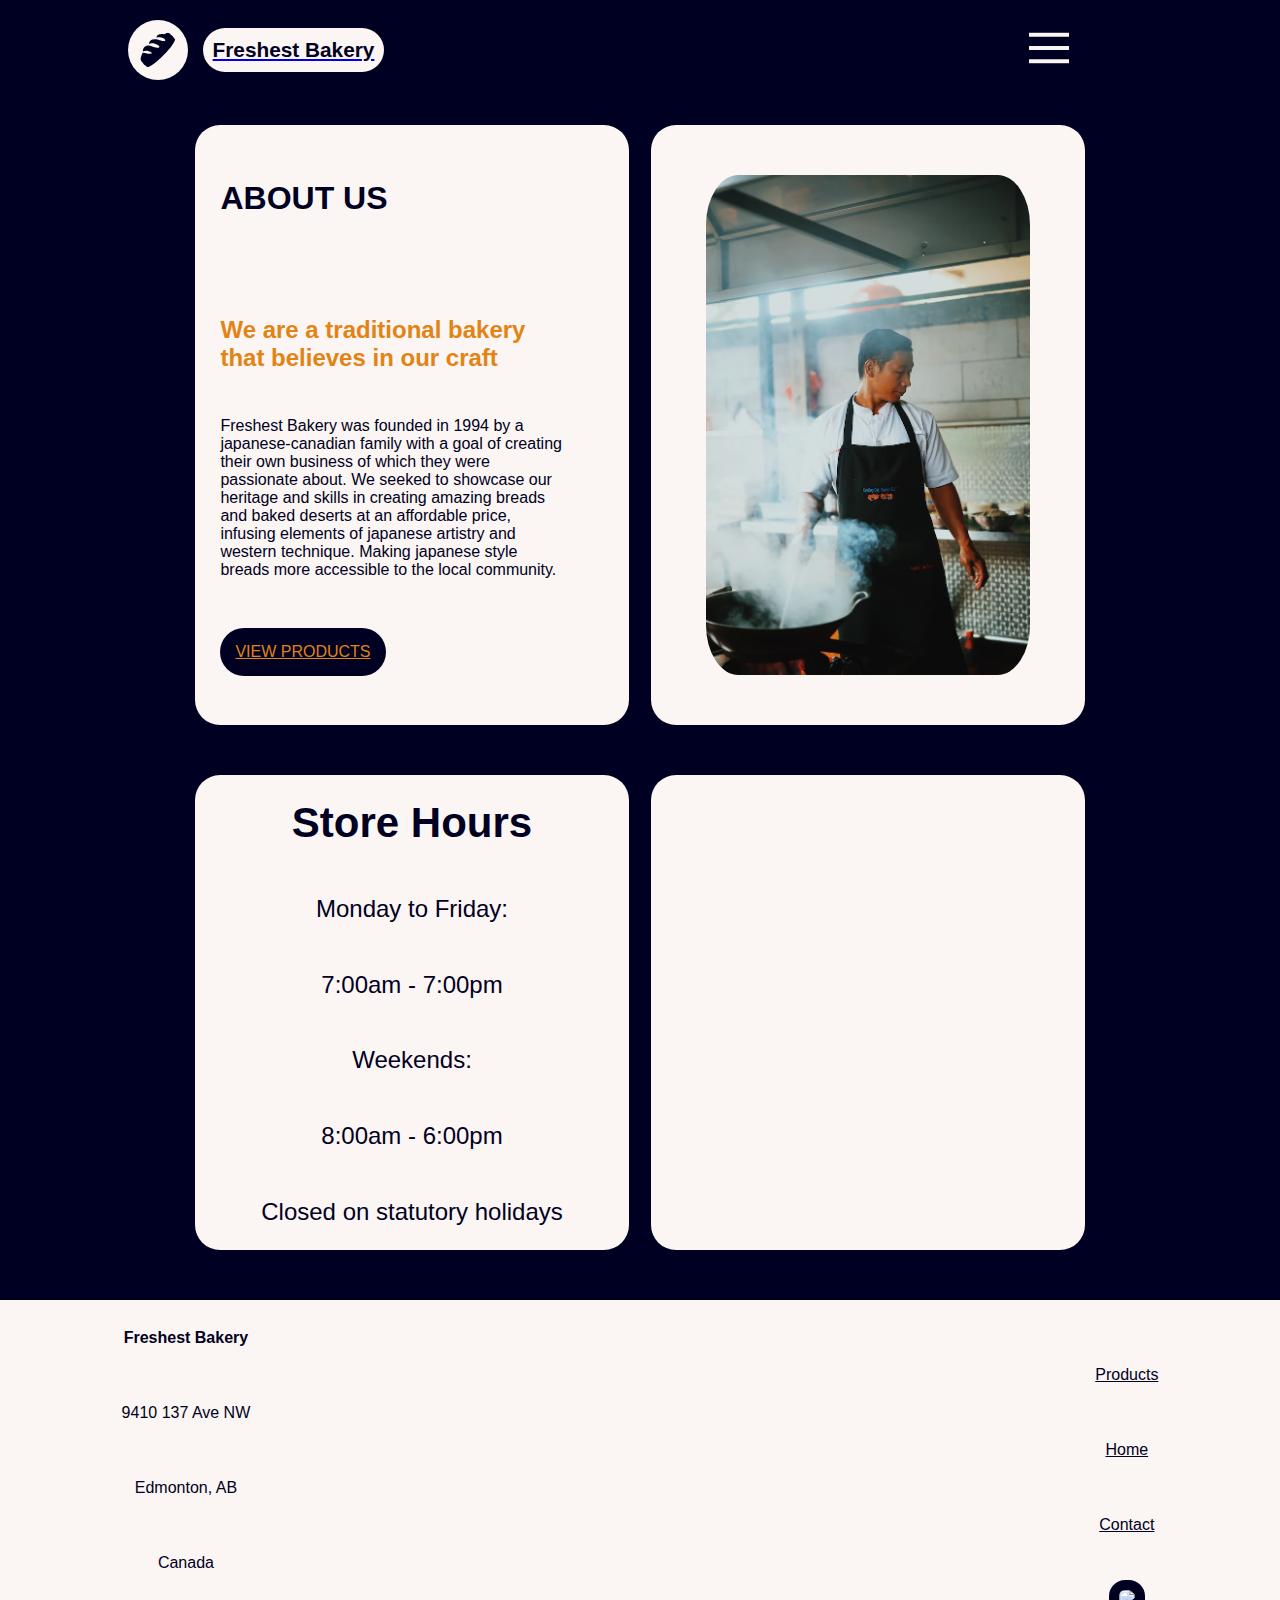
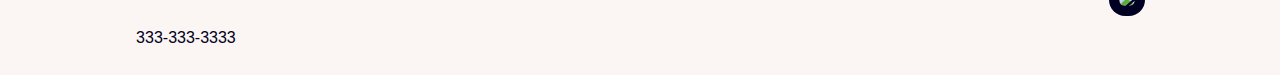
==== pages/about.html @ 5570509c "onto the meta tags" ====
<!DOCTYPE html>
<html lang=en>

<head>
    <meta charset="UTF-8">
    <meta http-equiv="X-UA-Compatible" content="IE=edge">
    <meta name="viewport" content="width=device-width", initial-scale="1.0">
    <title>About Page</title>
    <meta name="description" content="About our bakery">
    <meta name="keywords" content="Bakery, bread">
    <meta name="Author" content="Freshest Bakery">

    <meta name="og:url" content="https://testing.cameron-ord.online/pages/about.html">
    <meta name="og:description" content="The about page of Freshest Bakery's website">
    <meta name="og:title" content="About Us">
    <meta name="og:image:url" content="https://testing.cameron-ord.online/images/man.avif">
    <meta name="og:type" content="Store Page">

    <link rel="stylesheet" href="/css/about.css">
    <html>
</head>

<body>
    <header id="page_header">
        <div>
            <input type="radio" name="menu" id="menu_open" class="menu_radio_button">
            <input type="radio" name="menu" id="menu_close" class="menu_radio_button">
            <a href="/index.html"><svg class="logo" fill="currentcolor" viewBox="0 0 50 50"
                    xmlns="http://www.w3.org/2000/svg" xmlns:xlink="http://www.w3.org/1999/xlink">
                    <path
                        d="M47 8C47 14.800781 41.023438 22.121094 32.039063 31.15625C22.839844 40.402344 15.398438 47 8.707031 47C5.574219 47 3 44.777344 3 39.027344C3 34.574219 4.910156 30.039063 5.886719 28.476563C6.210938 27.960938 15.746094 30.992188 17.335938 29.148438C18.585938 27.699219 9.835938 23.929688 6.117188 26.894531C6.117188 21.519531 9.460938 20.117188 12.042969 19.492188C15.160156 18.730469 24.652344 24.105469 26.597656 21.5625C28.324219 19.304688 17.355469 14.050781 13.734375 17.871094C13.734375 11.914063 18.855469 11.4375 21.789063 11.4375C24.71875 11.4375 34.003906 15.648438 34.003906 13C34.003906 10.027344 26.851563 8.136719 23.246094 9.609375C23.246094 4.5625 30.921875 5.023438 32.351563 5.296875C34.421875 4.191406 37.421875 3 40 3C43.175781 3 47 4.199219 47 8Z" />
                </svg>
                <p id="logotext">Freshest Bakery</p>
            </a>

            <label for="menu_open">
                <svg class="menu" fill="currentcolor" xmlns="http://www.w3.org/2000/svg"
                    xmlns:xlink="http://www.w3.org/1999/xlink" version="1.1" id="svg-a760" x="0px" y="0px"
                    viewBox="0 0 302 302" style="enable-background:new 0 0 302 302;" xml:space="preserve"
                    class="u-svg-content">
                    <g>
                        <rect y="36" width="302" height="30"></rect>
                        <rect y="236" width="302" height="30"></rect>
                        <rect y="136" width="302" height="30"></rect>
                    </g>
                </svg>
            </label>
            <section id="mobile_menu">
                <div id="menu_header">
                    <a href="/index.html"><svg class="logo" fill="currentcolor" viewBox="0 0 50 50"
                            xmlns="http://www.w3.org/2000/svg" xmlns:xlink="http://www.w3.org/1999/xlink">
                            <path
                                d="M47 8C47 14.800781 41.023438 22.121094 32.039063 31.15625C22.839844 40.402344 15.398438 47 8.707031 47C5.574219 47 3 44.777344 3 39.027344C3 34.574219 4.910156 30.039063 5.886719 28.476563C6.210938 27.960938 15.746094 30.992188 17.335938 29.148438C18.585938 27.699219 9.835938 23.929688 6.117188 26.894531C6.117188 21.519531 9.460938 20.117188 12.042969 19.492188C15.160156 18.730469 24.652344 24.105469 26.597656 21.5625C28.324219 19.304688 17.355469 14.050781 13.734375 17.871094C13.734375 11.914063 18.855469 11.4375 21.789063 11.4375C24.71875 11.4375 34.003906 15.648438 34.003906 13C34.003906 10.027344 26.851563 8.136719 23.246094 9.609375C23.246094 4.5625 30.921875 5.023438 32.351563 5.296875C34.421875 4.191406 37.421875 3 40 3C43.175781 3 47 4.199219 47 8Z" />
                        </svg></a>
                    <label for="menu_close">
                        <svg class="hoverable" width="24" height="24" viewBox="0 0 24 24" fill="white"
                            xmlns="http://www.w3.org/2000/svg">
                            <path fill-rule="evenodd" clip-rule="evenodd" d="M16 13H4V11H16V13Z" fill="currentcolor" />
                            <path fill-rule="evenodd" clip-rule="evenodd"
                                d="M11.2929 7.29289C11.6834 6.90237 12.3166 6.90237 12.7071 7.29289L16.7071 11.2929C17.0976 11.6834 17.0976 12.3166 16.7071 12.7071L12.7071 16.7071C12.3166 17.0976 11.6834 17.0976 11.2929 16.7071C10.9024 16.3166 10.9024 15.6834 11.2929 15.2929L14.5858 12L11.2929 8.70711C10.9024 8.31658 10.9024 7.68342 11.2929 7.29289Z"
                                fill="currentcolor" />
                            <path fill-rule="evenodd" clip-rule="evenodd"
                                d="M2 6C2 3.79086 3.79086 2 6 2H18C20.2091 2 22 3.79086 22 6V18C22 20.2091 20.2091 22 18 22H6C3.79086 22 2 20.2091 2 18V15H4V18C4 19.1046 4.89543 20 6 20H18C19.1046 20 20 19.1046 20 18V6C20 4.89543 19.1046 4 18 4H6C4.89543 4 4 4.89543 4 6V9H2V6Z"
                                fill="currentcolor" />
                        </svg>

                    </label>
                </div>

                <a href="/pages/about.html">About</a>
                <a href="/pages/products.html">Products</a>
                <a href="/pages/contact.html">Contact</a>

            </section>
        </div>
    </header>
    <main id="page_main">
        <section id="hero_section">
            <article class="about_article">
                <span>
                    <h3>ABOUT US</h3>
                    <h2>We are a traditional bakery that believes in our craft</h2>
                    <p>Freshest Bakery was founded in 1994 by a japanese-canadian family with a goal of creating their
                        own business of which they were passionate about. We seeked to showcase our heritage and skills
                        in creating amazing breads and baked deserts at an affordable price, infusing elements of
                        japanese artistry and western technique. Making japanese style breads more accessible
                        to the local community.</p>
                    <a href="/pages/products.html">VIEW PRODUCTS</a>
                </span>
                <span id="span_image">
                    <img src="/images/man.avif">
                </span>
            </article>
            <article class="hours_article">
                <span>
                    <h1>Store Hours</h1>
                    <p>Monday to Friday:</p>
                    <p>7:00am - 7:00pm</p>
                    <p>Weekends:</p>
                    <p>8:00am - 6:00pm</p>
                    <p>Closed on statutory holidays</p>
                </span>
                <span id="video">

                    <iframe id="video_width" width="560" height="315" src="https://www.youtube.com/embed/cOK3nS4t7_Y"
                        title="YouTube video player" frameborder="0"
                        allow="accelerometer; autoplay; clipboard-write; encrypted-media; gyroscope; picture-in-picture; web-share"
                        allowfullscreen></iframe>

                </span>
            </article>
        </section>
    </main>
    <footer id="footer">
        <article>
            <span>
                <div>
                    <h4>Freshest Bakery</h4>
                    <p>9410 137 Ave NW</p>
                    <p>Edmonton, AB </p>
                    <p>Canada</p>
                    <p>333-333-3333</p>
                </div>
                <nav>
                    <a class="text" href="/pages/products.html">Products</a>
                    <a class="text" href="/index.html">Home</a>
                    <a class="text" href="/pages/contact.html">Contact</a>
                    <a class="text" href="https://www.instagram.com"><img class="insta"
                            src="/images/instagramSV.svg"></a>
                </nav>
            </span>
        </article>
    </footer>
</body>
---- css/about.css ----
svg {
  color: #000022;
}

body {
  font-family: sans-serif;
  background-color: #000022;
}

* {
  margin: 0;
  padding: 0;
}

#page_header {
  width: 100%;
  place-items: center;
  display: grid;
  grid-template-columns: repeat(auto-fit, minmax(250px, 1fr));
  background-color: #000022;
}
#page_header > div {
  width: 100%;
  display: grid;
  place-items: center;
  align-content: center;
  grid-template-columns: 2fr 1fr;
  height: 100px;
}
#page_header > div > a {
  display: grid;
  grid-template-columns: 75px 1fr;
}
#page_header > div > a:hover > .logo {
  background-color: #E28413;
  color: #FBF5F3;
}
#page_header > div > a:hover > #logotext {
  background-color: #E28413;
  color: #FBF5F3;
}
#page_header > div > a > #logotext {
  font-weight: bold;
  font-family: "Segoe UI", Tahoma, Geneva, Verdana, sans-serif;
  align-self: center;
  justify-self: start;
  background-color: #FBF5F3;
  color: #000022;
  padding: 10px;
  border-radius: 25px;
  font-size: 1em;
}
#page_header > div > a > .logo {
  width: 40px;
  margin-right: 50px;
  align-self: center;
  padding: 10px;
  background-color: #FBF5F3;
  border-radius: 50%;
}
#page_header > div > label:hover > .menu {
  color: #E28413;
}
#page_header > div > label > .menu {
  color: #FBF5F3;
  width: 40px;
  margin-left: 50px;
  align-self: center;
}
#page_header > div > #mobile_menu {
  position: fixed;
  top: 0px;
  left: 0px;
  z-index: -1;
  display: grid;
  place-items: center;
  grid-template-rows: 20vh 20vh 20vh 20vh;
  width: 100%;
  height: 100%;
  background-color: #000022;
  visibility: hidden;
  transition: all ease-in-out 0.33s;
  transform: scale(0);
}
#page_header > div > #mobile_menu > a {
  text-align: center;
  display: grid;
  align-self: center;
  width: 100%;
  background-color: #FBF5F3;
  padding: 25px;
  color: #E28413;
}
#page_header > div > #mobile_menu > #menu_header {
  display: grid;
  place-items: center;
  width: 100%;
  grid-auto-flow: column;
  height: 100%;
}
#page_header > div > #mobile_menu > #menu_header > label:hover > .hoverable {
  color: #E28413;
}
#page_header > div > #mobile_menu > #menu_header > label > .hoverable {
  color: white;
}
#page_header > div > #mobile_menu > #menu_header > a:hover > .logo {
  background-color: #E28413;
  color: #FBF5F3;
}
#page_header > div > #mobile_menu > #menu_header > a > .logo {
  width: 40px;
  margin-right: 50px;
  align-self: center;
  padding: 10px;
  background-color: #FBF5F3;
  border-radius: 50%;
}
#page_header > div > #menu_open:checked ~ #mobile_menu {
  visibility: visible;
  transform: scale(1);
  z-index: 10;
}
#page_header > div .hoverable {
  transition: all 0.3s ease-in-out;
  filter: drop-shadow(0px 0px 0px black);
}
#page_header > div .hoverable:hover {
  cursor: pointer;
  filter: drop-shadow(3px 3px 6px gray);
}

.menu_radio_button {
  display: none;
}

#page_header_bread {
  margin-bottom: 30px;
  place-items: center;
  display: grid;
  grid-template-columns: repeat(auto-fit, minmax(250px, 1fr));
}
#page_header_bread > span {
  width: 100%;
  background-color: #E28413;
  padding-top: 25px;
  padding-bottom: 25px;
}
#page_header_bread > span .container_div {
  width: 100%;
  height: 400px;
  display: grid;
  position: relative;
  background-image: url(/images/1\ \(25\).avif);
  background-position: 50% 50%;
  object-fit: cover;
}
#page_header_bread > span .container_div:hover > .text {
  opacity: 100%;
}
#page_header_bread > span .container_div > .text {
  transition-property: all;
  transition-duration: 1s;
  transition-timing-function: ease-in-out;
  opacity: 0%;
  align-self: center;
  justify-self: center;
  color: #FBF5F3;
  font-size: 2em;
}

@media only screen and (min-width: 800px) {
  #page_header {
    width: 100%;
    place-items: center;
    display: grid;
    grid-template-columns: repeat(auto-fit, minmax(520px, 1fr));
    background-color: #000022;
  }
  #page_header > div {
    width: 100%;
    display: grid;
    place-items: center;
    align-content: center;
    grid-template-columns: 40vw 80vw;
    min-height: 100px;
  }
  #page_header > div > a > #logotext {
    font-size: 1.2em;
  }
  #page_header > div > a > .logo {
    width: 40px;
    margin-right: 50px;
    align-self: center;
    padding: 10px;
    background-color: #FBF5F3;
    border-radius: 50%;
  }
  #page_header > div > label > .menu {
    width: 40px;
    margin-left: 50px;
    align-self: center;
  }
  #page_header > div > #mobile_menu {
    position: fixed;
    top: 0px;
    left: 0px;
    z-index: -1;
    display: grid;
    place-items: center;
    grid-template-rows: 20vh 20vh 20vh 20vh;
    width: 100%;
    height: 100%;
    background-color: #000022;
    visibility: hidden;
    transition: all ease-in-out 0.33s;
    transform: scale(0);
  }
  #page_header > div > #mobile_menu > a {
    text-align: center;
    display: grid;
    align-self: center;
    background-color: #FBF5F3;
    padding: 25px;
    color: #E28413;
  }
  #page_header > div > #mobile_menu > #menu_header {
    display: grid;
    place-items: center;
    width: 100%;
    grid-auto-flow: column;
    height: 100%;
  }
  #page_header > div > #mobile_menu > #menu_header > a > .logo {
    width: 40px;
    margin-right: 50px;
    align-self: center;
    padding: 10px;
    background-color: #FBF5F3;
    border-radius: 50%;
  }
  #page_header > div > #menu_open:checked ~ #mobile_menu {
    visibility: visible;
    transform: scale(1);
    z-index: 10;
  }
  #page_header > div .hoverable {
    transition: all 0.3s ease-in-out;
    filter: drop-shadow(0px 0px 0px black);
  }
  #page_header > div .hoverable:hover {
    cursor: pointer;
    filter: drop-shadow(3px 3px 6px gray);
  }
  .menu_radio_button {
    display: none;
  }
  #page_header_bread {
    grid-template-columns: repeat(auto-fit, minmax(520px, 1fr));
  }
  #page_header_bread > span .container_div {
    width: 100%;
    height: 500px;
    font-size: 2.5em;
  }
}
@media only screen and (min-width: 1200px) {
  #page_header {
    width: 100%;
    place-items: center;
    display: grid;
    grid-template-columns: repeat(auto-fit, minmax(1150px, 1fr));
    background-color: #000022;
  }
  #page_header > div {
    width: 100%;
    display: grid;
    place-items: center;
    align-content: center;
    grid-template-columns: 40vw 80vw;
    min-height: 100px;
  }
  #page_header > div > a > #logotext {
    font-size: 1.3em;
  }
  #page_header > div > a > .logo {
    width: 40px;
    margin-right: 50px;
    align-self: center;
    padding: 10px;
    background-color: #FBF5F3;
    border-radius: 50%;
  }
  #page_header > div > label > .menu {
    width: 40px;
    margin-left: 50px;
    align-self: center;
  }
  #page_header > div > #mobile_menu {
    position: fixed;
    top: 0px;
    left: 0px;
    z-index: -1;
    display: grid;
    place-items: center;
    grid-template-rows: 20vh;
    width: 100%;
    height: 100%;
    background-color: #000022;
    visibility: hidden;
    transition: all ease-in-out 0.33s;
    transform: scale(0);
  }
  #page_header > div > #mobile_menu > a {
    text-align: center;
    display: grid;
    align-self: center;
    border-radius: 50px;
    background-color: #FBF5F3;
    padding: 25px;
    color: #E28413;
  }
  #page_header > div > #mobile_menu > #menu_header {
    display: grid;
    place-items: center;
    width: 100%;
    grid-auto-flow: column;
    height: 100%;
  }
  #page_header > div > #mobile_menu > #menu_header > a > .logo {
    width: 40px;
    margin-right: 50px;
    align-self: center;
    padding: 10px;
    background-color: #FBF5F3;
    border-radius: 50%;
  }
  #page_header > div > #menu_open:checked ~ #mobile_menu {
    visibility: visible;
    transform: scale(1);
    z-index: 10;
  }
  #page_header > div .hoverable {
    transition: all 0.3s ease-in-out;
    filter: drop-shadow(0px 0px 0px black);
  }
  #page_header > div .hoverable:hover {
    cursor: pointer;
    filter: drop-shadow(3px 3px 6px gray);
  }
  .menu_radio_button {
    display: none;
  }
  #page_header_bread {
    margin-bottom: 30px;
    width: 100%;
    place-items: center;
    display: grid;
    grid-template-columns: repeat(auto-fit, minmax(1150px, 1fr));
  }
  #page_header_bread > span .container_div {
    background-size: cover;
    width: 100%;
    height: 600px;
  }
  #page_header_bread > span .container_div > .text {
    font-size: 3em;
  }
}
#footer {
  margin-top: 25px;
  margin-bottom: 25px;
  display: grid;
  grid-template-columns: repeat(auto-fit, minmax(250px, 1fr));
  place-items: center;
}
#footer > article {
  place-items: center;
  width: 100%;
  display: grid;
}
#footer > article > span {
  min-height: 40vh;
  width: 80%;
  grid-template-columns: 2fr 1fr;
  display: grid;
}
#footer > article > span > div {
  border-radius: 25px;
  width: 90%;
  background-color: #FBF5F3;
  display: grid;
}
#footer > article > span > div > p,
#footer > article > span > div h4,
#footer > article > span > div a {
  color: #000022;
  justify-self: center;
  align-self: center;
  text-align: center;
}
#footer > article > span > nav {
  width: 100%;
  background-color: #FBF5F3;
  border-radius: 25px;
  display: grid;
}
#footer > article > span > nav > p,
#footer > article > span > nav h4,
#footer > article > span > nav a {
  color: #000022;
  justify-self: center;
  align-self: center;
  text-align: center;
}
#footer > article > span > nav .text {
  color: #000022;
}
#footer > article > span > nav .insta {
  padding: 10px;
  background-color: #000022;
  border-radius: 45%;
  width: 20px;
}

@media only screen and (min-width: 700px) {
  #footer > article {
    width: 90%;
  }
  #footer > article > span {
    grid-template-columns: 1fr 1fr;
    width: 90%;
  }
  #footer > article > span > div {
    width: 90%;
  }
  #footer > article > span > div > p,
  #footer > article > span > div h4,
  #footer > article > span > div a {
    justify-self: center;
    align-self: center;
  }
  #footer > article > span > nav > p,
  #footer > article > span > nav h4,
  #footer > article > span > nav a {
    justify-self: center;
    align-self: center;
  }
}
@media only screen and (min-width: 1080px) {
  #footer {
    background-color: #FBF5F3;
    margin: 0;
  }
  #footer > article > span > div {
    align-content: center;
    justify-content: start;
    grid-template-rows: 75px 75px 75px 75px 75px;
  }
  #footer > article > span > nav {
    align-content: center;
    justify-content: end;
    grid-template-rows: 75px 75px 75px 75px;
  }
}
* {
  margin: 0;
  padding: 0;
}

body {
  font-family: sans-serif;
  background-color: #000022;
}

#page_main {
  display: grid;
  grid-template-columns: repeat(auto-fit, minmax(250px, 1fr));
  width: 100%;
}
#page_main > #hero_section {
  width: 100%;
  display: grid;
}
#page_main > #hero_section > .about_article {
  place-items: center;
  display: grid;
  align-items: center;
  width: 100%;
}
#page_main > #hero_section > .about_article > #span_image {
  grid-template-rows: 1fr;
  border-radius: 25px;
  height: 400px;
  margin-bottom: 25px;
  margin-top: 25px;
  display: grid;
  background-color: #FBF5F3;
  width: 80%;
  place-items: center;
  align-items: center;
}
#page_main > #hero_section > .about_article > #span_image > img {
  border-radius: 10%;
  width: 75%;
  height: 80%;
  object-fit: cover;
}
#page_main > #hero_section > .about_article > span {
  place-items: center;
  border-radius: 25px;
  height: 650px;
  grid-template-rows: 1fr 1fr 1fr 1fr;
  width: 80%;
  background-color: #FBF5F3;
  display: grid;
  justify-items: start;
  align-content: center;
  text-align: start;
}
#page_main > #hero_section > .about_article > span > h3 {
  font-size: 2em;
  color: #000022;
  margin-left: 25px;
}
#page_main > #hero_section > .about_article > span > p {
  width: 80%;
  color: #000022;
  margin-left: 25px;
}
#page_main > #hero_section > .about_article > span > h2 {
  width: 80%;
  color: #E28413;
  margin-left: 25px;
}
#page_main > #hero_section > .about_article > span:hover > a {
  background-color: #E28413;
  color: #000022;
}
#page_main > #hero_section > .about_article > span > a {
  align-self: center;
  border-radius: 25px;
  background-color: #000022;
  padding: 15px;
  margin-left: 25px;
  color: #E28413;
}
#page_main > #hero_section > .hours_article {
  display: grid;
  place-items: center;
  width: 100%;
}
#page_main > #hero_section > .hours_article > span {
  margin: 25px;
  width: 80%;
  display: grid;
  place-items: center;
  text-align: center;
  background-color: #FBF5F3;
  border-radius: 25px;
  height: 275px;
  color: #000022;
}
#page_main > #hero_section > .hours_article > #video {
  margin-bottom: 50px;
  width: 80%;
}
#page_main > #hero_section > .hours_article > #video > #video_width {
  width: 80%;
  height: 80%;
}

@media only screen and (min-width: 800px) {
  #page_main {
    display: grid;
    grid-template-columns: repeat(auto-fit, minmax(520px, 1fr));
    width: 100%;
    place-items: center;
  }
  #page_main > #hero_section {
    width: 90%;
    place-items: center;
  }
  #page_main > #hero_section > .about_article {
    grid-template-columns: 1fr 1fr;
    width: 95%;
  }
  #page_main > #hero_section > .about_article > #span_image {
    grid-template-rows: 1fr;
    border-radius: 25px;
    height: 600px;
    margin-bottom: 25px;
    margin-top: 25px;
    display: grid;
    width: 90%;
    place-items: center;
    align-items: center;
  }
  #page_main > #hero_section > .about_article > #span_image > img {
    border-radius: 10%;
    height: 500px;
    object-fit: cover;
  }
  #page_main > #hero_section > .about_article > span {
    width: 90%;
    height: 600px;
  }
  #page_main > #hero_section > .hours_article {
    width: 95%;
  }
  #page_main > #hero_section > .hours_article > span {
    width: 95%;
    height: 475px;
    font-size: 1.5em;
  }
  #page_main > #hero_section > .hours_article > span > h1 {
    font-size: 1.75em;
  }
  #page_main > #hero_section > .hours_article > span > #video {
    margin-bottom: 50px;
    width: 95%;
  }
}
@media only screen and (min-width: 1200px) {
  #page_main {
    display: grid;
    grid-template-columns: repeat(auto-fit, minmax(1150px, 1fr));
    place-items: center;
  }
  #page_main > #hero_section {
    place-items: center;
    width: 75%;
  }
  #page_main > #hero_section > .about_article {
    grid-template-columns: 1fr 1fr;
  }
  #page_main > #hero_section > .about_article > #span_image {
    width: 95%;
  }
  #page_main > #hero_section > .about_article > span {
    width: 95%;
  }
  #page_main > #hero_section > .hours_article {
    grid-template-columns: 1fr 1fr;
    place-items: center;
  }
  #page_main > #hero_section > .hours_article > span {
    margin-bottom: 50px;
    width: 95%;
  }
  #page_main > #hero_section > .hours_article > #video {
    margin-bottom: 50px;
    width: 95%;
  }
}

/*# sourceMappingURL=about.css.map */
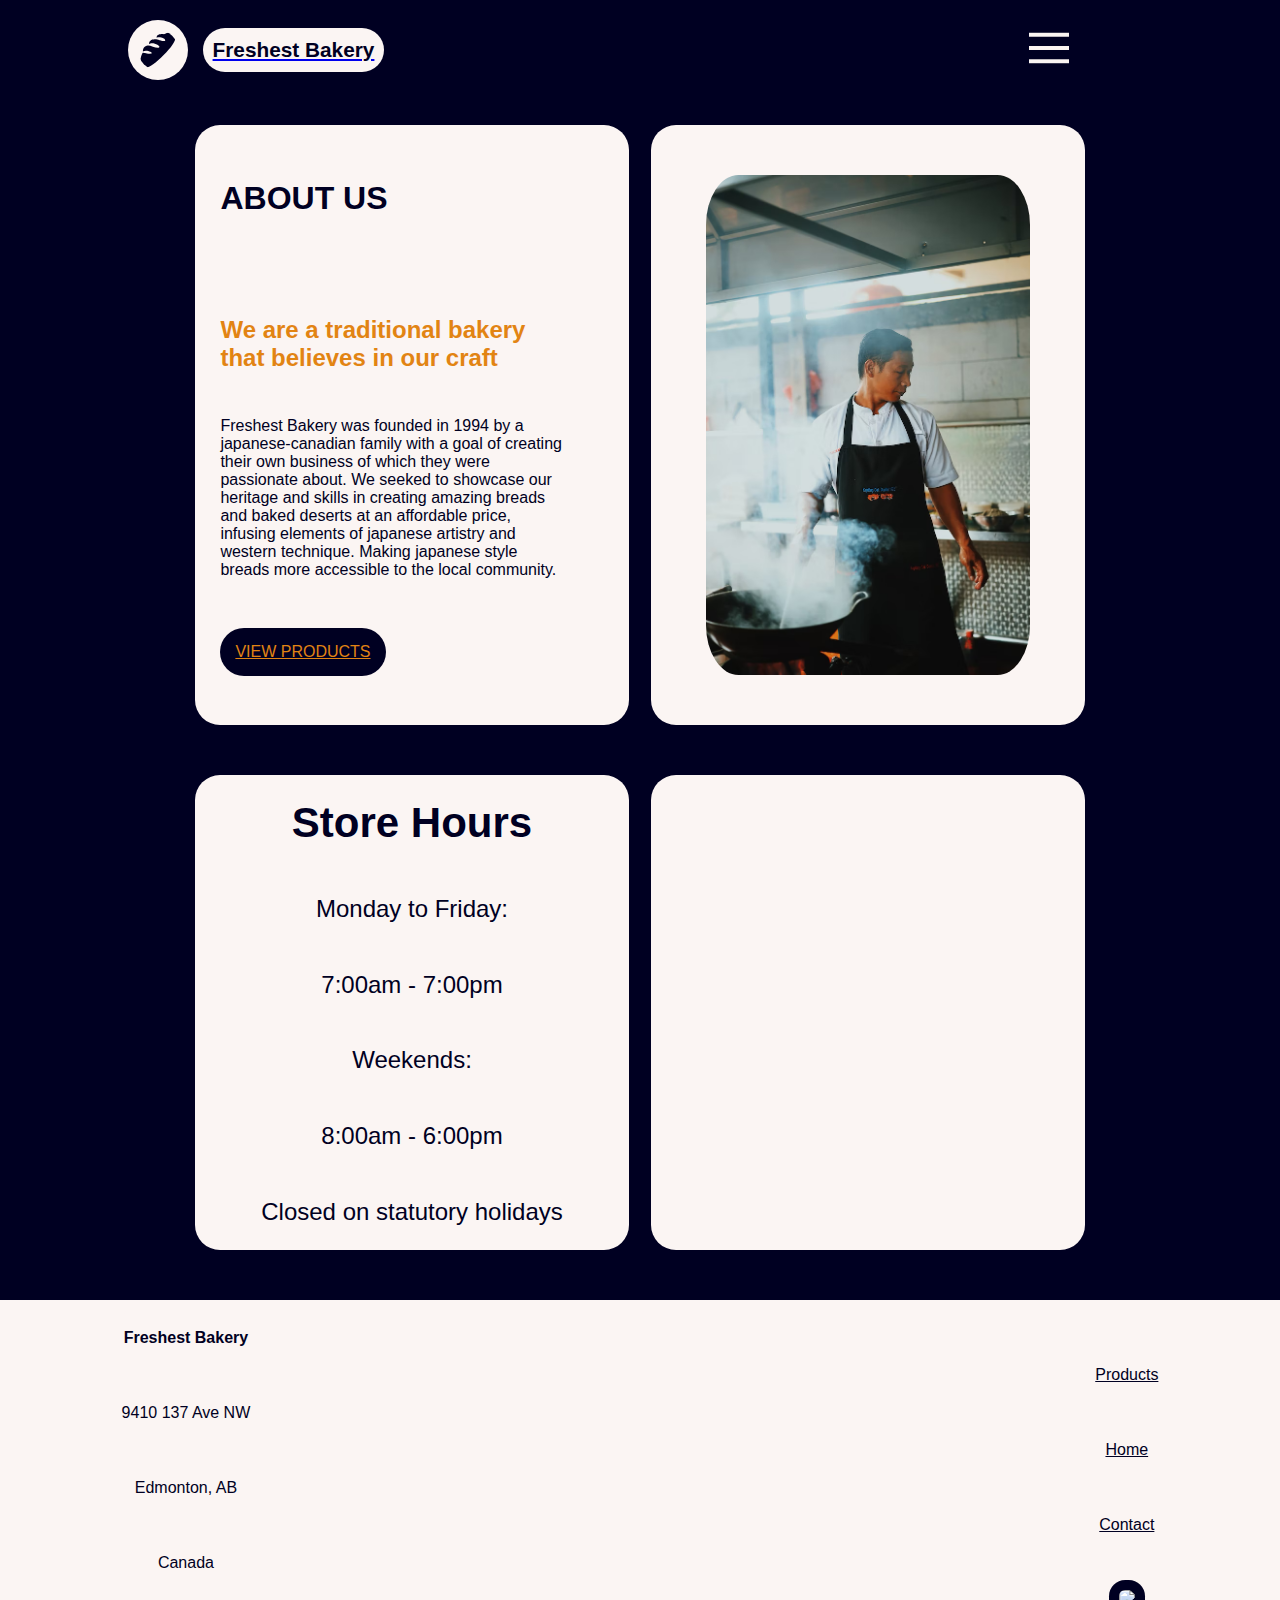
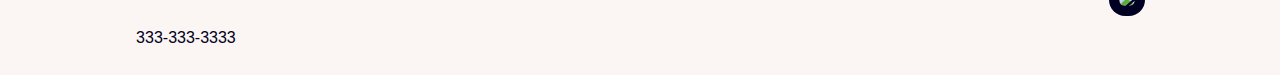
==== commit 4c96cc83: "image replacement" ====
--- a/pages/about.html
+++ b/pages/about.html
@@ -9,74 +9,76 @@
     <meta name="description" content="About our bakery">
     <meta name="keywords" content="Bakery, bread">
     <meta name="Author" content="Freshest Bakery">
-
+    
     <meta name="og:url" content="https://testing.cameron-ord.online/pages/about.html">
     <meta name="og:description" content="The about page of Freshest Bakery's website">
     <meta name="og:title" content="About Us">
-    <meta name="og:image:url" content="https://testing.cameron-ord.online/images/man.avif">
+    <meta name="og:image" content="https://bellyfull.net/wp-content/uploads/2021/11/Challah-bread-blog-500x375.jpg">
+    <meta name="og:image:width" content="1200">
+    <meta name="og:image:height" content="627">
     <meta name="og:type" content="Store Page">
-
+    
     <link rel="stylesheet" href="/css/about.css">
     <html>
-</head>
-
-<body>
-    <header id="page_header">
-        <div>
-            <input type="radio" name="menu" id="menu_open" class="menu_radio_button">
-            <input type="radio" name="menu" id="menu_close" class="menu_radio_button">
-            <a href="/index.html"><svg class="logo" fill="currentcolor" viewBox="0 0 50 50"
-                    xmlns="http://www.w3.org/2000/svg" xmlns:xlink="http://www.w3.org/1999/xlink">
-                    <path
-                        d="M47 8C47 14.800781 41.023438 22.121094 32.039063 31.15625C22.839844 40.402344 15.398438 47 8.707031 47C5.574219 47 3 44.777344 3 39.027344C3 34.574219 4.910156 30.039063 5.886719 28.476563C6.210938 27.960938 15.746094 30.992188 17.335938 29.148438C18.585938 27.699219 9.835938 23.929688 6.117188 26.894531C6.117188 21.519531 9.460938 20.117188 12.042969 19.492188C15.160156 18.730469 24.652344 24.105469 26.597656 21.5625C28.324219 19.304688 17.355469 14.050781 13.734375 17.871094C13.734375 11.914063 18.855469 11.4375 21.789063 11.4375C24.71875 11.4375 34.003906 15.648438 34.003906 13C34.003906 10.027344 26.851563 8.136719 23.246094 9.609375C23.246094 4.5625 30.921875 5.023438 32.351563 5.296875C34.421875 4.191406 37.421875 3 40 3C43.175781 3 47 4.199219 47 8Z" />
-                </svg>
-                <p id="logotext">Freshest Bakery</p>
-            </a>
-
-            <label for="menu_open">
-                <svg class="menu" fill="currentcolor" xmlns="http://www.w3.org/2000/svg"
-                    xmlns:xlink="http://www.w3.org/1999/xlink" version="1.1" id="svg-a760" x="0px" y="0px"
-                    viewBox="0 0 302 302" style="enable-background:new 0 0 302 302;" xml:space="preserve"
-                    class="u-svg-content">
-                    <g>
-                        <rect y="36" width="302" height="30"></rect>
-                        <rect y="236" width="302" height="30"></rect>
-                        <rect y="136" width="302" height="30"></rect>
-                    </g>
-                </svg>
-            </label>
-            <section id="mobile_menu">
-                <div id="menu_header">
-                    <a href="/index.html"><svg class="logo" fill="currentcolor" viewBox="0 0 50 50"
-                            xmlns="http://www.w3.org/2000/svg" xmlns:xlink="http://www.w3.org/1999/xlink">
-                            <path
-                                d="M47 8C47 14.800781 41.023438 22.121094 32.039063 31.15625C22.839844 40.402344 15.398438 47 8.707031 47C5.574219 47 3 44.777344 3 39.027344C3 34.574219 4.910156 30.039063 5.886719 28.476563C6.210938 27.960938 15.746094 30.992188 17.335938 29.148438C18.585938 27.699219 9.835938 23.929688 6.117188 26.894531C6.117188 21.519531 9.460938 20.117188 12.042969 19.492188C15.160156 18.730469 24.652344 24.105469 26.597656 21.5625C28.324219 19.304688 17.355469 14.050781 13.734375 17.871094C13.734375 11.914063 18.855469 11.4375 21.789063 11.4375C24.71875 11.4375 34.003906 15.648438 34.003906 13C34.003906 10.027344 26.851563 8.136719 23.246094 9.609375C23.246094 4.5625 30.921875 5.023438 32.351563 5.296875C34.421875 4.191406 37.421875 3 40 3C43.175781 3 47 4.199219 47 8Z" />
-                        </svg></a>
-                    <label for="menu_close">
-                        <svg class="hoverable" width="24" height="24" viewBox="0 0 24 24" fill="white"
-                            xmlns="http://www.w3.org/2000/svg">
-                            <path fill-rule="evenodd" clip-rule="evenodd" d="M16 13H4V11H16V13Z" fill="currentcolor" />
-                            <path fill-rule="evenodd" clip-rule="evenodd"
-                                d="M11.2929 7.29289C11.6834 6.90237 12.3166 6.90237 12.7071 7.29289L16.7071 11.2929C17.0976 11.6834 17.0976 12.3166 16.7071 12.7071L12.7071 16.7071C12.3166 17.0976 11.6834 17.0976 11.2929 16.7071C10.9024 16.3166 10.9024 15.6834 11.2929 15.2929L14.5858 12L11.2929 8.70711C10.9024 8.31658 10.9024 7.68342 11.2929 7.29289Z"
-                                fill="currentcolor" />
-                            <path fill-rule="evenodd" clip-rule="evenodd"
-                                d="M2 6C2 3.79086 3.79086 2 6 2H18C20.2091 2 22 3.79086 22 6V18C22 20.2091 20.2091 22 18 22H6C3.79086 22 2 20.2091 2 18V15H4V18C4 19.1046 4.89543 20 6 20H18C19.1046 20 20 19.1046 20 18V6C20 4.89543 19.1046 4 18 4H6C4.89543 4 4 4.89543 4 6V9H2V6Z"
-                                fill="currentcolor" />
-                        </svg>
-
-                    </label>
-                </div>
-
-                <a href="/pages/about.html">About</a>
-                <a href="/pages/products.html">Products</a>
-                <a href="/pages/contact.html">Contact</a>
-
-            </section>
-        </div>
-    </header>
-    <main id="page_main">
-        <section id="hero_section">
-            <article class="about_article">
+    </head>
+    
+    <body>
+        <header id="page_header">
+            <div>
+                <input type="radio" name="menu" id="menu_open" class="menu_radio_button">
+                <input type="radio" name="menu" id="menu_close" class="menu_radio_button">
+                <a href="/index.html"><svg class="logo" fill="currentcolor" viewBox="0 0 50 50"
+                        xmlns="http://www.w3.org/2000/svg" xmlns:xlink="http://www.w3.org/1999/xlink">
+                        <path
+                            d="M47 8C47 14.800781 41.023438 22.121094 32.039063 31.15625C22.839844 40.402344 15.398438 47 8.707031 47C5.574219 47 3 44.777344 3 39.027344C3 34.574219 4.910156 30.039063 5.886719 28.476563C6.210938 27.960938 15.746094 30.992188 17.335938 29.148438C18.585938 27.699219 9.835938 23.929688 6.117188 26.894531C6.117188 21.519531 9.460938 20.117188 12.042969 19.492188C15.160156 18.730469 24.652344 24.105469 26.597656 21.5625C28.324219 19.304688 17.355469 14.050781 13.734375 17.871094C13.734375 11.914063 18.855469 11.4375 21.789063 11.4375C24.71875 11.4375 34.003906 15.648438 34.003906 13C34.003906 10.027344 26.851563 8.136719 23.246094 9.609375C23.246094 4.5625 30.921875 5.023438 32.351563 5.296875C34.421875 4.191406 37.421875 3 40 3C43.175781 3 47 4.199219 47 8Z" />
+                    </svg>
+                    <p id="logotext">Freshest Bakery</p>
+                </a>
+    
+                <label for="menu_open">
+                    <svg class="menu" fill="currentcolor" xmlns="http://www.w3.org/2000/svg"
+                        xmlns:xlink="http://www.w3.org/1999/xlink" version="1.1" id="svg-a760" x="0px" y="0px"
+                        viewBox="0 0 302 302" style="enable-background:new 0 0 302 302;" xml:space="preserve"
+                        class="u-svg-content">
+                        <g>
+                            <rect y="36" width="302" height="30"></rect>
+                            <rect y="236" width="302" height="30"></rect>
+                            <rect y="136" width="302" height="30"></rect>
+                        </g>
+                    </svg>
+                </label>
+                <section id="mobile_menu">
+                    <div id="menu_header">
+                        <a href="/index.html"><svg class="logo" fill="currentcolor" viewBox="0 0 50 50"
+                                xmlns="http://www.w3.org/2000/svg" xmlns:xlink="http://www.w3.org/1999/xlink">
+                                <path
+                                    d="M47 8C47 14.800781 41.023438 22.121094 32.039063 31.15625C22.839844 40.402344 15.398438 47 8.707031 47C5.574219 47 3 44.777344 3 39.027344C3 34.574219 4.910156 30.039063 5.886719 28.476563C6.210938 27.960938 15.746094 30.992188 17.335938 29.148438C18.585938 27.699219 9.835938 23.929688 6.117188 26.894531C6.117188 21.519531 9.460938 20.117188 12.042969 19.492188C15.160156 18.730469 24.652344 24.105469 26.597656 21.5625C28.324219 19.304688 17.355469 14.050781 13.734375 17.871094C13.734375 11.914063 18.855469 11.4375 21.789063 11.4375C24.71875 11.4375 34.003906 15.648438 34.003906 13C34.003906 10.027344 26.851563 8.136719 23.246094 9.609375C23.246094 4.5625 30.921875 5.023438 32.351563 5.296875C34.421875 4.191406 37.421875 3 40 3C43.175781 3 47 4.199219 47 8Z" />
+                            </svg></a>
+                        <label for="menu_close">
+                            <svg class="hoverable" width="24" height="24" viewBox="0 0 24 24" fill="white"
+                                xmlns="http://www.w3.org/2000/svg">
+                                <path fill-rule="evenodd" clip-rule="evenodd" d="M16 13H4V11H16V13Z" fill="currentcolor" />
+                                <path fill-rule="evenodd" clip-rule="evenodd"
+                                    d="M11.2929 7.29289C11.6834 6.90237 12.3166 6.90237 12.7071 7.29289L16.7071 11.2929C17.0976 11.6834 17.0976 12.3166 16.7071 12.7071L12.7071 16.7071C12.3166 17.0976 11.6834 17.0976 11.2929 16.7071C10.9024 16.3166 10.9024 15.6834 11.2929 15.2929L14.5858 12L11.2929 8.70711C10.9024 8.31658 10.9024 7.68342 11.2929 7.29289Z"
+                                    fill="currentcolor" />
+                                <path fill-rule="evenodd" clip-rule="evenodd"
+                                    d="M2 6C2 3.79086 3.79086 2 6 2H18C20.2091 2 22 3.79086 22 6V18C22 20.2091 20.2091 22 18 22H6C3.79086 22 2 20.2091 2 18V15H4V18C4 19.1046 4.89543 20 6 20H18C19.1046 20 20 19.1046 20 18V6C20 4.89543 19.1046 4 18 4H6C4.89543 4 4 4.89543 4 6V9H2V6Z"
+                                    fill="currentcolor" />
+                            </svg>
+    
+                        </label>
+                    </div>
+    
+                    <a href="/pages/about.html">About</a>
+                    <a href="/pages/products.html">Products</a>
+                    <a href="/pages/contact.html">Contact</a>
+    
+                </section>
+            </div>
+        </header>
+        <main id="page_main">
+            <section id="hero_section">
+                <article class="about_article">
                 <span>
                     <h3>ABOUT US</h3>
                     <h2>We are a traditional bakery that believes in our craft</h2>
@@ -88,7 +90,7 @@
                     <a href="/pages/products.html">VIEW PRODUCTS</a>
                 </span>
                 <span id="span_image">
-                    <img src="/images/man.avif">
+                    <img src="/images/man.jpeg">
                 </span>
             </article>
             <article class="hours_article">
